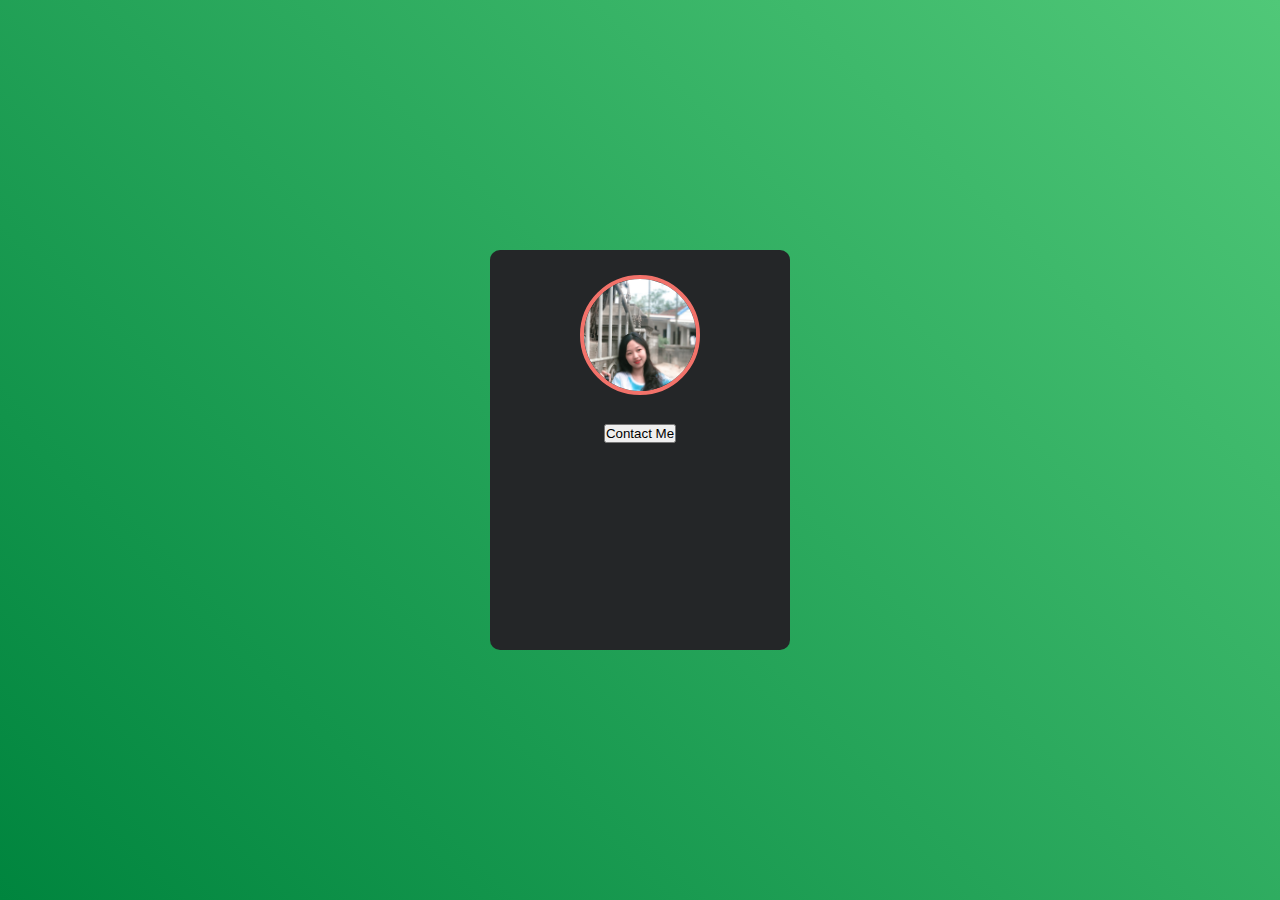
==== Profile_Card/index.html @ 9f4dcc92 "update" ====
<!DOCTYPE html>
<html lang="en">
<head>
    <meta charset="UTF-8">
    <meta name="viewport" content="width=device-width, initial-scale=1.0">
    <title>Document</title>
    <link rel="stylesheet" href="style.css">
</head>
<body>
    <div class="card">
        <div class="card__img">
            <img src="e.jpg" alt="">
        </div>
        <h2></h2>
        <p></p>
        <div class="social">
            <a href="">
                <i class='bx bxl-facebook'></i>
            </a>
            <a href="">
                <i class='bx bxl-youtube' ></i> 
            </a>
            <a href="">
                <i class='bx bxl-tiktok' ></i>
            </a>
            <a href="">
                <i class='bx bxl-github' ></i>
            </a>
        </div>
        <button>Contact Me</button>
    </div>
</body>
</html>
---- Profile_Card/style.css ----
@import url('https://fonts.googleapis.com/css2?family=Poppins:ital,wght@0,100;0,200;0,300;0,400;0,500;0,600;0,700;1,100;1,200;1,300;1,400;1,500;1,600;1,700&display=swap');

:root{
    --primary-color: #f2726a;
}

*{
    margin: 0;
    padding: 0;
    box-sizing: border-box;
}

body{
    height: 100vh;
    background: linear-gradient(45deg, #00853e, #50c878 );
    display: flex;
    justify-content: center;
    align-items: center;
    font-family: "Poppins";
}
.card{
    background: #242628;
    width: 300px;
    height: 400px;
    border-radius: 10px;
    text-align: center;

}
img{
    object-fit: cover;
    width: 100%;
    height: 100%;
    object-position: center;
}
.card__img{
    width: 120px;
    height: 120px;
    border: 4px solid var(--primary-color);
    border-radius: 50%;
    overflow: hidden;
    margin: 25px auto;
}
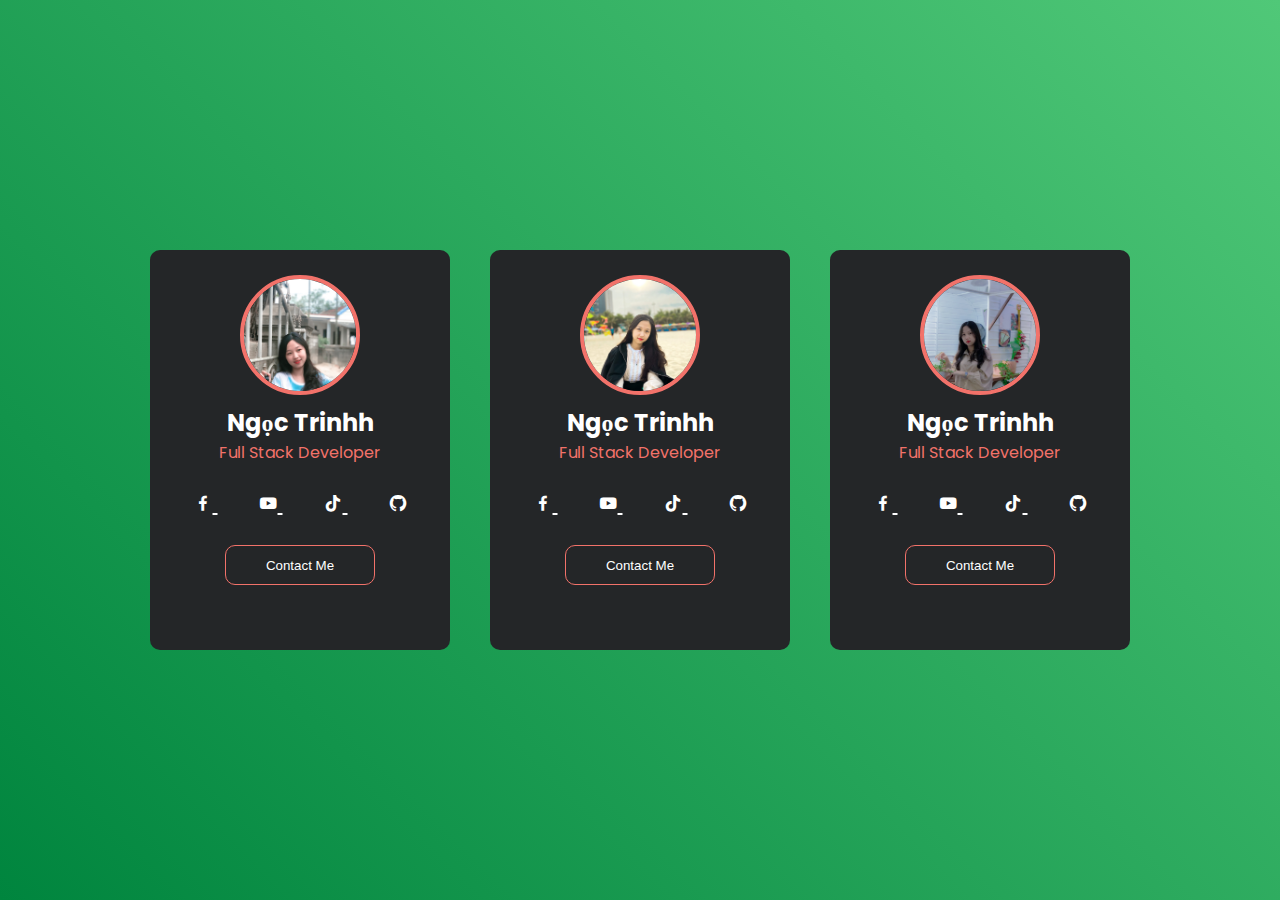
==== commit 86b0514a: "updateDay5&6" ====
--- a/Profile_Card/index.html
+++ b/Profile_Card/index.html
@@ -3,17 +3,20 @@
 <head>
     <meta charset="UTF-8">
     <meta name="viewport" content="width=device-width, initial-scale=1.0">
-    <title>Document</title>
+    <title>Profile Card</title>
     <link rel="stylesheet" href="style.css">
+    <link href='https://unpkg.com/boxicons@2.1.4/css/boxicons.min.css' rel='stylesheet'>
 </head>
 <body>
     <div class="card">
         <div class="card__img">
             <img src="e.jpg" alt="">
         </div>
-        <h2></h2>
-        <p></p>
-        <div class="social">
+        <h2>
+            Ngọc Trinhh
+        </h2>
+        <p>Full Stack Developer</p>
+        <div class="card__social">
             <a href="">
                 <i class='bx bxl-facebook'></i>
             </a>
@@ -29,5 +32,58 @@
         </div>
         <button>Contact Me</button>
     </div>
+    <!-- Card Profile -->
+
+    <div class="card">
+        <div class="card__img">
+            <img src="22.jpg" alt="">
+        </div>
+        <h2>
+            Ngọc Trinhh
+        </h2>
+        <p>Full Stack Developer</p>
+        <div class="card__social">
+            <a href="">
+                <i class='bx bxl-facebook'></i>
+            </a>
+            <a href="">
+                <i class='bx bxl-youtube' ></i> 
+            </a>
+            <a href="">
+                <i class='bx bxl-tiktok' ></i>
+            </a>
+            <a href="">
+                <i class='bx bxl-github' ></i>
+            </a>
+        </div>
+        <button>Contact Me</button>
+    </div>
+    <!-- Card Profile -->
+
+    <div class="card">
+        <div class="card__img">
+            <img src="88.jpg" alt="">
+        </div>
+        <h2>
+            Ngọc Trinhh
+        </h2>
+        <p>Full Stack Developer</p>
+        <div class="card__social">
+            <a href="">
+                <i class='bx bxl-facebook'></i>
+            </a>
+            <a href="">
+                <i class='bx bxl-youtube' ></i> 
+            </a>
+            <a href="">
+                <i class='bx bxl-tiktok' ></i>
+            </a>
+            <a href="">
+                <i class='bx bxl-github' ></i>
+            </a>
+        </div>
+        <button>Contact Me</button>
+    </div>
+    <!-- Card Profile -->
 </body>
 </html>--- a/Profile_Card/style.css
+++ b/Profile_Card/style.css
@@ -17,6 +17,7 @@
     justify-content: center;
     align-items: center;
     font-family: "Poppins";
+    color: white;
 }
 .card{
     background: #242628;
@@ -24,7 +25,8 @@
     height: 400px;
     border-radius: 10px;
     text-align: center;
-
+    overflow: hidden;
+    margin: 0 20px;
 }
 img{
     object-fit: cover;
@@ -38,5 +40,52 @@
     border: 4px solid var(--primary-color);
     border-radius: 50%;
     overflow: hidden;
-    margin: 25px auto;
-}  +    margin: 0 auto;
+    transform: translateY(25px);
+    transition: 0.5s;
+}  
+
+.card h2{
+    margin-top: 35px;
+}
+
+.card p{
+    color: var(--primary-color);
+}
+
+.card__social{
+    margin: 25px 0;
+}
+
+.card__social a{
+    color: white;
+    margin: 25px 20px;
+    font-size: 20px;
+}
+
+.card__social a:hover{
+    color: #f2726a;
+}
+
+.card button{
+    width: 150px;
+    height: 40px;
+    border: 1px solid var(--primary-color);
+    background: transparent;
+    color: white;
+    border-radius: 10px;
+    transition: 0.5s;
+    cursor: pointer;
+}
+
+.card button:hover{
+    background: #f2726a;
+}
+
+.card__img:hover{
+    width: 100%;
+    height: 100%;
+    border-radius: unset;
+    transform: unset;
+    border: none;
+}